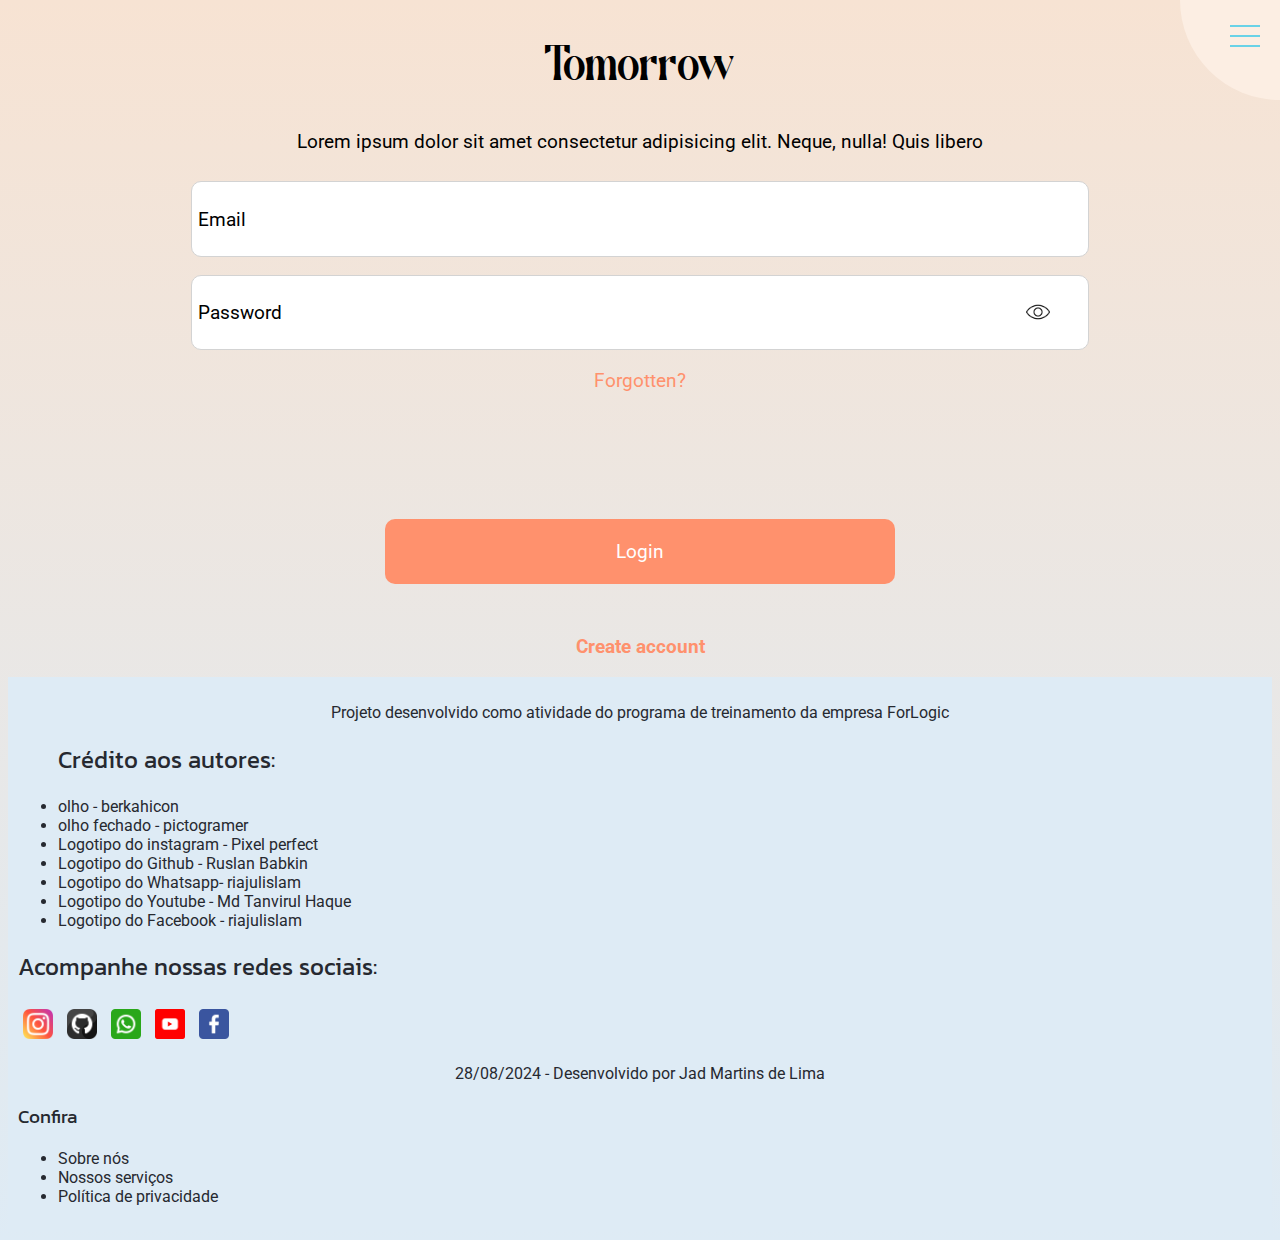
==== index.html @ 77e01f90 "update" ====
<!DOCTYPE html>
<html lang="pt-br">
<head>
    <meta charset="UTF-8">
    <meta name="viewport" content="width=device-width, initial-scale=1.0">
    <title>Faça seu login</title>
    <!--Link do icone do site-->
    <link rel="shortcut icon" href="icon/plantar.png" type="image/x-icon">
    <!--Link do icone do CSS-->
    <link rel="stylesheet" href="style.css">
</head>
<body>
    <header>
    <!--Aqqui haverá um menu-->
    <label>
        <input type="checkbox">
        <span class="menu"> <span class="hamburger"></span> </span>
        <ul>
          <li> <a href="#">Home</a> </li>
          <li> <a href="#">About</a> </li>
          <li> <a href="#">Contact</a> </li>
        </ul>
        </label>
    </header>
    <main>
       
    <h1>Tomorrow</h1>
        <p class="subtitulo">Lorem ipsum dolor sit amet consectetur adipisicing elit. Neque, nulla! Quis libero</p> <br>
    
        
        <div class="bloco"><p>Email</p></div> <br>
        <div class="bloco"> <p>Password</p> <img onclick="esconder()" id="image" src="interface-icons/olho-aberto.png" alt="icone de olho representando a visibilidade da senha" > </div>

        

    <p class="link">Forgotten?</p>
    

    <div class="botao"><p>Login</p></div>
    

    </div>
    <p id="registro">Create account</p>
    </main>
    <footer>

     <p>Projeto desenvolvido como atividade do programa de treinamento da empresa ForLogic</p>
     
    
     <ul>
        <h2>Crédito aos autores:</h2>
            <li><a href="https://www.flaticon.com/br/icones-gratis/olho" title="olho ícones">olho - berkahicon</a></li>
            <li><a href="https://www.flaticon.com/br/icones-gratis/senha-do-olho" title="senha do olho ícones">olho fechado - pictogramer </a>
            </li>
            <li> <a href="https://www.flaticon.com/br/icones-gratis/logotipo-do-instagram" title="logotipo do instagram ícones">Logotipo do instagram - Pixel perfect </a> </li>
            <li><a href="https://www.flaticon.com/br/icones-gratis/github" title="github ícones"> Logotipo do Github - Ruslan Babkin</a></li>
            <li><a href="https://www.flaticon.com/br/icones-gratis/whatsapp" title="whatsapp ícones"> Logotipo do Whatsapp-  riajulislam</a></li>
            <li><a href="https://www.flaticon.com/br/icones-gratis/youtube" title="youtube ícones">Logotipo do Youtube - Md Tanvirul Haque </a></li>
            <li><a href="https://www.flaticon.com/br/icones-gratis/facebook" title="facebook ícones">Logotipo do Facebook - riajulislam </a></li>
           
     </ul>

     <h2>Acompanhe nossas redes sociais:</h2> 
     
        <img src="interface-icons/instagram.png" alt="logo do instagram">
        <img src="interface-icons/github.png" alt="logo do github">
        <img src="interface-icons/whatsapp.png" alt="logo do whatsapp">
        <img src="interface-icons/youtube.png" alt="logo do youtube">
        <img src="interface-icons/facebook.png" alt="logo do facebook">
    
  
    <p>28/08/2024 - Desenvolvido por <a href="">Jad Martins de Lima</a></p>

    <h3>Confira</h3>
<ul>
    <li><a href="">Sobre nós</a></li>
    <li><a href="">Nossos serviços</a></li>
    <li><a href="">Política de privacidade</a></li>
</ul>
    </footer>
    <script>
        function esconder(params){
        
            var img = document.querySelector("#image");
            img.setAttribute('src', 'interface-icons/olho-vermelho.png');
        }
    </script>
</body>
</html>
---- style.css ----
@charset "UTF-8";
@import url('https://fonts.googleapis.com/css2?family=Roboto:ital,wght@0,100;0,300;0,400;0,500;0,700;0,900;1,100;1,300;1,400;1,500;1,700;1,900&display=swap');
@import url('https://fonts.googleapis.com/css2?family=Kanit:ital,wght@0,100;0,200;0,300;0,400;0,500;0,600;0,700;0,800;0,900;1,100;1,200;1,300;1,400;1,500;1,600;1,700;1,800;1,900&display=swap');
@font-face{
    font-family: 'jungle';
    src: url('fonte/Jungle\ Mask.otf');
}

body{
   
    background-image: linear-gradient( to top, #DEEBF5, #F7E3D3);
    background-repeat: no-repeat;
    background-size: cover;
    
    
    
}
label .menu {
    position: absolute;
    right: -100px;
    top: -100px;
    z-index: 100;
    width: 200px;
    height: 200px;
    background: #fceee3;
    border-radius: 50% 50% 50% 50%;
    -webkit-transition: .5s ease-in-out;
    transition: .5s ease-in-out;
    box-shadow: 0 0 0 0 #fceee3, 0 0 0 0 #fceee3;
    cursor: pointer;
    
  }

  
  label .hamburger {
    position: absolute;
    top: 135px;
    left: 50px;
    width: 30px;
    height: 2px;
    background: #69D2e7;
    display: block;
    -webkit-transform-origin: center;
    transform-origin: center;
    -webkit-transition: .5s ease-in-out;
    transition: .5s ease-in-out;
  }
  
  label .hamburger:after, label .hamburger:before {
    -webkit-transition: .5s ease-in-out;
    transition: .5s ease-in-out;
    content: "";
    position: absolute;
    display: block;
    width: 100%;
    height: 100%;
    background: #69d2e7;
  }
  
  label .hamburger:before { top: -10px; }
  
  label .hamburger:after { bottom: -10px; }
  
  label input { display: none; }
  
  label input:checked + .menu {
    box-shadow: 0 0 0 100vw #F7E3D3, 0 0 0 100vh #FFF;
    border-radius: 0;
    
  }
  
  label input:checked + .menu .hamburger {
    -webkit-transform: rotate(45deg);
    transform: rotate(45deg);
    
  }
  
  label input:checked + .menu .hamburger:after {
    -webkit-transform: rotate(90deg);
    transform: rotate(90deg);
    bottom: 0;
    
  }
  
  label input:checked + .menu .hamburger:before {
    -webkit-transform: rotate(90deg);
    transform: rotate(90deg);
    top: 0;
    
  }
  
  label input:checked + .menu + ul { opacity: 1; }
  
  label ul {
    z-index: 200;
    position: absolute;
    top: 50%;
    left: 50%;
    -webkit-transform: translate(-50%, -50%);
    transform: translate(-50%, -50%);
    opacity: 0;
    -webkit-transition: .25s 0s ease-in-out;
    transition: .25s 0s ease-in-out;
  }
  
  label a {
    margin-bottom: 1em;
    display: block;
    color: #262930;
    font-family:  "Roboto",  sans-serif;
    font-size: 1.2;
    text-decoration: none;
    
  }
h1{
    font-family: 'jungle';
    font-weight: 500;
    font-size: 3em;
    text-align: center;
    
    
}
.subtitulo{
    font-family: "Roboto",  sans-serif; 
    font-style: normal;
    font-size: 1.2em;
    margin: 10px;
    
}
.bloco{
    margin: auto;
    background-color: white;
    border: lightgray solid 1px;
    border-radius: 10px;
    padding: 6px;
    position: relative;
    width: 70%;
    
}

.bloco > p{


width: 10vw;
text-align: left;
display: inline-block;

}
.bloco > img{

width: 24px;
position: absolute;
top: 50%;
right: 3%;
transform: translate(-50%, -50%);
}

.link{
    color: #ff916d;
}
.link:hover, #registro:hover{
text-decoration:underline;
transform: translate(-0px, -2px);
transition: transform 0.5s;

}
p{
    font-family: "Roboto", 
    sans-serif; 
    font-size: 1.2em;
    font-style:normal;
    text-align: center;
}
.botao{
   background-color: #ff916d; 
   color:white;
   border-radius: 10px;
   width: 40%;
   padding: 2px;
   margin: auto;
   margin-top: 10%;
   margin-bottom: 4%;
   
}
#registro{
    color: #ff916d;
    font-weight: bolder;
    font-size: 1.2em;
}
footer{
    background-color:#DEEBF5;
    color: #262930;
    padding: 10px;
   
    
    
}
footer > img{
    width: 24px;
}
h2,h3{
    
    font-family: "Kanit", sans-serif;
    font-weight: 400;
    font-style: normal;
    color: #262930;
}

a{
    text-decoration:none;
    color: #262930;
}
a:hover{
    text-decoration: underline;
    
}

ul, footer > p{
    font-size: 1em;
}
li, li > a{
    font-family: "roboto", sans-serif;
    color: #262930;
}
footer > img{
    width: 30px;
    margin: 5px;
}
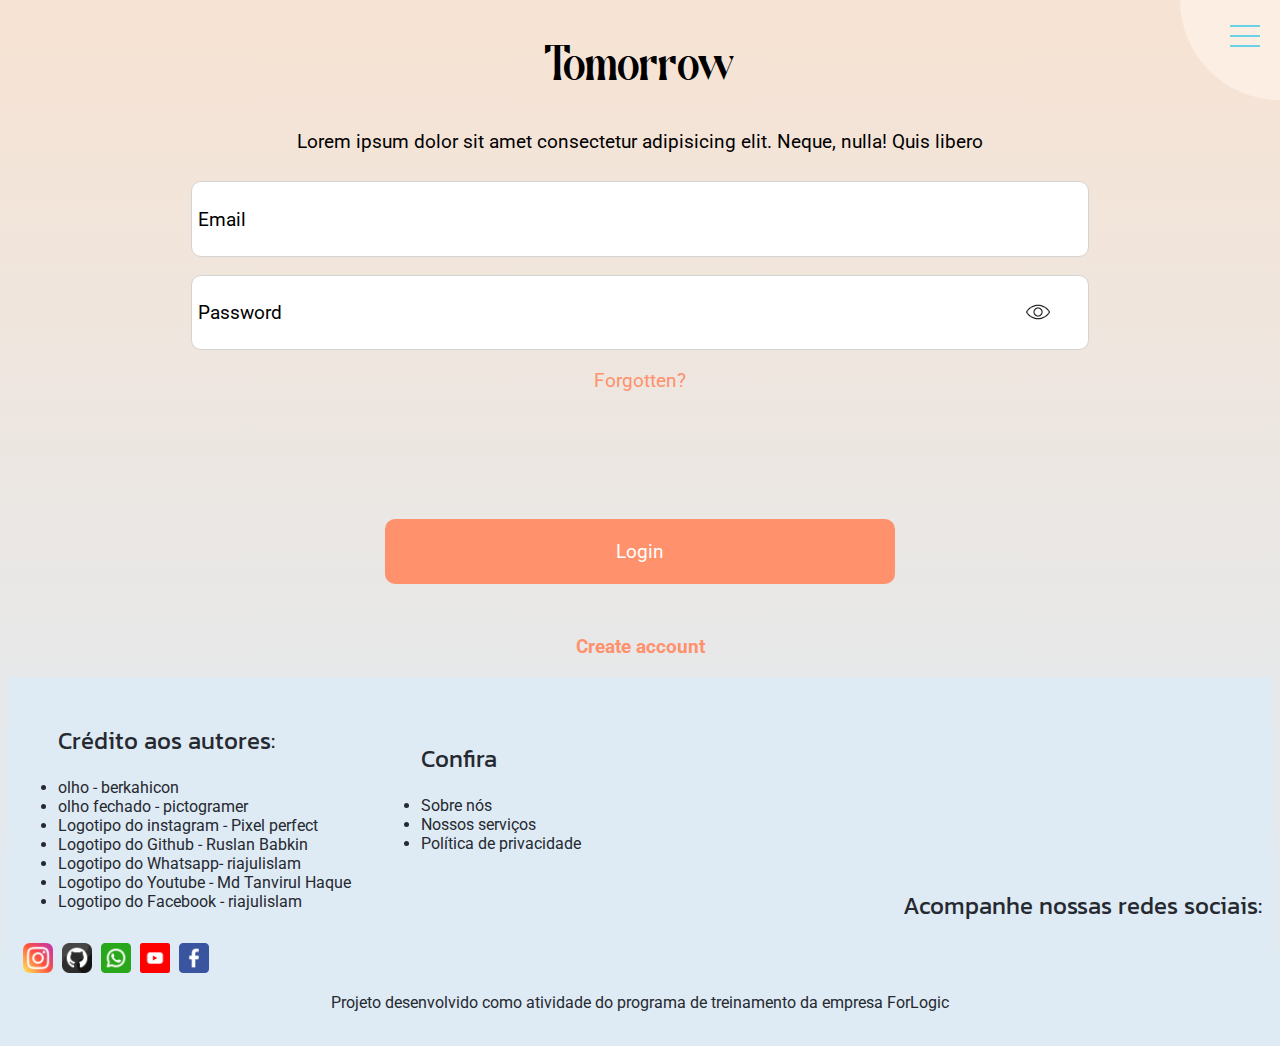
==== commit 29fa92fa: "ajustes footer" ====
--- a/index.html
+++ b/index.html
@@ -8,10 +8,11 @@
     <link rel="shortcut icon" href="icon/plantar.png" type="image/x-icon">
     <!--Link do icone do CSS-->
     <link rel="stylesheet" href="style.css">
+   
 </head>
 <body>
     <header>
-    <!--Aqqui haverá um menu-->
+    <!--menu-->
     <label>
         <input type="checkbox">
         <span class="menu"> <span class="hamburger"></span> </span>
@@ -42,12 +43,11 @@
     </div>
     <p id="registro">Create account</p>
     </main>
+
+
     <footer>
-
-     <p>Projeto desenvolvido como atividade do programa de treinamento da empresa ForLogic</p>
-     
-    
-     <ul>
+        
+     <ul id="referencias">
         <h2>Crédito aos autores:</h2>
             <li><a href="https://www.flaticon.com/br/icones-gratis/olho" title="olho ícones">olho - berkahicon</a></li>
             <li><a href="https://www.flaticon.com/br/icones-gratis/senha-do-olho" title="senha do olho ícones">olho fechado - pictogramer </a>
@@ -59,24 +59,24 @@
             <li><a href="https://www.flaticon.com/br/icones-gratis/facebook" title="facebook ícones">Logotipo do Facebook - riajulislam </a></li>
            
      </ul>
+    <br>
 
-     <h2>Acompanhe nossas redes sociais:</h2> 
-     
-        <img src="interface-icons/instagram.png" alt="logo do instagram">
-        <img src="interface-icons/github.png" alt="logo do github">
-        <img src="interface-icons/whatsapp.png" alt="logo do whatsapp">
-        <img src="interface-icons/youtube.png" alt="logo do youtube">
-        <img src="interface-icons/facebook.png" alt="logo do facebook">
-    
-  
-    <p>28/08/2024 - Desenvolvido por <a href="">Jad Martins de Lima</a></p>
-
-    <h3>Confira</h3>
-<ul>
+<ul id="sobre">
+    <h2>Confira</h2>
     <li><a href="">Sobre nós</a></li>
     <li><a href="">Nossos serviços</a></li>
     <li><a href="">Política de privacidade</a></li>
 </ul>
+<br>
+
+<h2 id="redes">Acompanhe nossas redes sociais:</h2> 
+     
+<img src="interface-icons/instagram.png" alt="logo do instagram">
+<img src="interface-icons/github.png" alt="logo do github">
+<img src="interface-icons/whatsapp.png" alt="logo do whatsapp">
+<img src="interface-icons/youtube.png" alt="logo do youtube">
+<img src="interface-icons/facebook.png" alt="logo do facebook">
+<p>Projeto desenvolvido como atividade do programa de treinamento da empresa ForLogic</p>
     </footer>
     <script>
         function esconder(params){
--- a/style.css
+++ b/style.css
@@ -1,6 +1,7 @@
 @charset "UTF-8";
 @import url('https://fonts.googleapis.com/css2?family=Roboto:ital,wght@0,100;0,300;0,400;0,500;0,700;0,900;1,100;1,300;1,400;1,500;1,700;1,900&display=swap');
 @import url('https://fonts.googleapis.com/css2?family=Kanit:ital,wght@0,100;0,200;0,300;0,400;0,500;0,600;0,700;0,800;0,900;1,100;1,200;1,300;1,400;1,500;1,600;1,700;1,800;1,900&display=swap');
+
 @font-face{
     font-family: 'jungle';
     src: url('fonte/Jungle\ Mask.otf');
@@ -190,10 +191,7 @@
 footer{
     background-color:#DEEBF5;
     color: #262930;
-    padding: 10px;
-   
-    
-    
+    padding: 10px; 
 }
 footer > img{
     width: 24px;
@@ -214,6 +212,10 @@
     text-decoration: underline;
     
 }
+ul#referencias{
+    float: left;
+    margin-right: 30px;
+}
 
 ul, footer > p{
     font-size: 1em;
@@ -224,8 +226,18 @@
 }
 footer > img{
     width: 30px;
-    margin: 5px;
-}
-
-
-
+    margin-left: 5px;
+    
+}
+#sobre{
+display:inline-block;
+
+}
+#redes{
+display: flex;
+justify-content: right;
+}
+
+
+
+
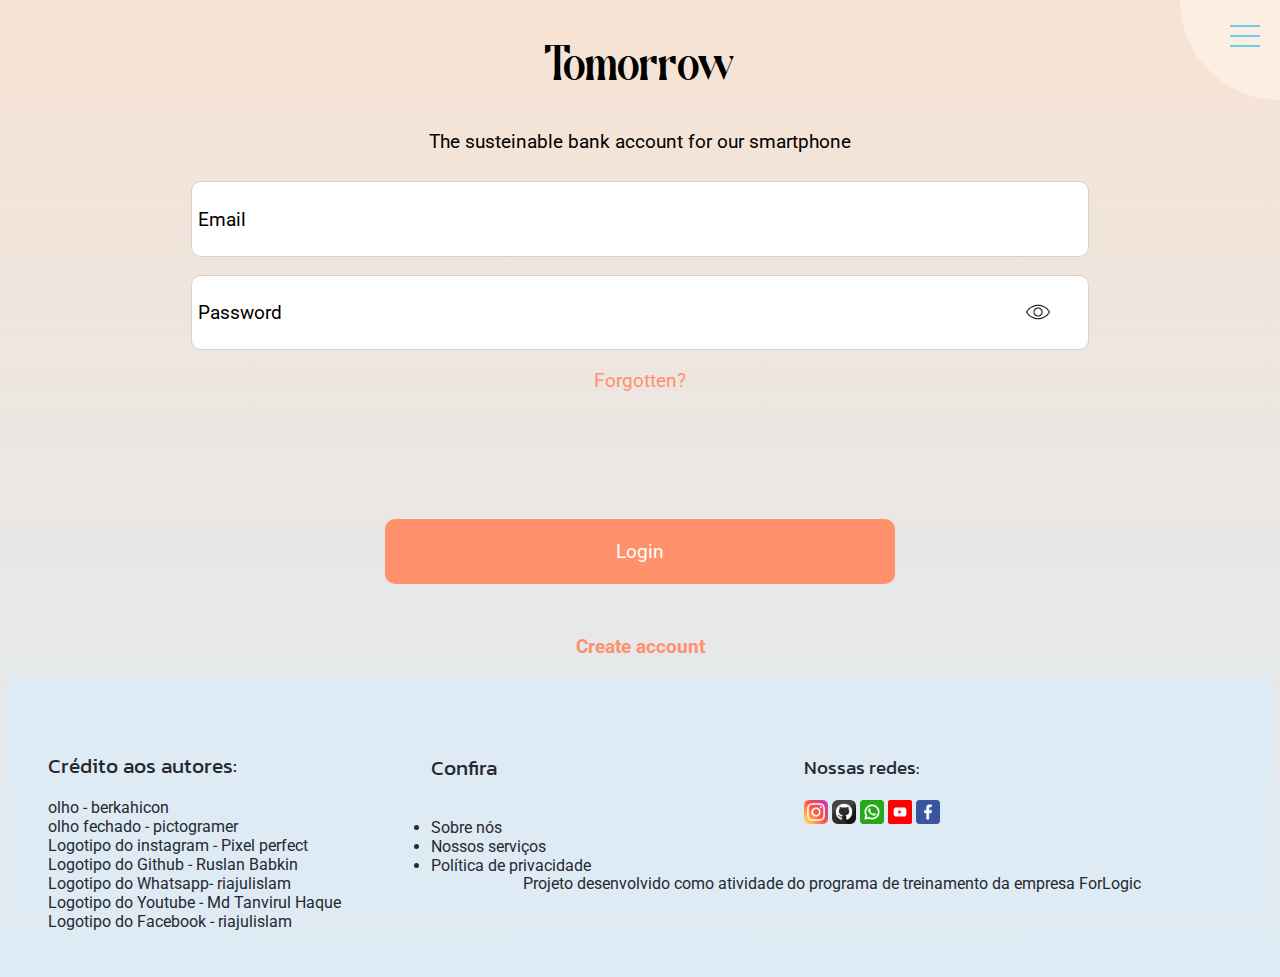
==== commit 2a65cd09: "intro modificada" ====
--- a/index.html
+++ b/index.html
@@ -26,7 +26,7 @@
     <main>
        
     <h1>Tomorrow</h1>
-        <p class="subtitulo">Lorem ipsum dolor sit amet consectetur adipisicing elit. Neque, nulla! Quis libero</p> <br>
+        <p class="subtitulo">The susteinable bank account for our smartphone</p> <br>
     
         
         <div class="bloco"><p>Email</p></div> <br>
@@ -63,20 +63,23 @@
 
 <ul id="sobre">
     <h2>Confira</h2>
+    <br>
     <li><a href="">Sobre nós</a></li>
     <li><a href="">Nossos serviços</a></li>
     <li><a href="">Política de privacidade</a></li>
 </ul>
-<br>
 
-<h2 id="redes">Acompanhe nossas redes sociais:</h2> 
-     
-<img src="interface-icons/instagram.png" alt="logo do instagram">
-<img src="interface-icons/github.png" alt="logo do github">
-<img src="interface-icons/whatsapp.png" alt="logo do whatsapp">
-<img src="interface-icons/youtube.png" alt="logo do youtube">
-<img src="interface-icons/facebook.png" alt="logo do facebook">
+<div class="redes">
+<h3>Nossas redes:</h3>
+<img src="interface-icons/instagram.png" alt="Logotipo Instagram">
+<img src="interface-icons/github.png" alt="Logotipo Github">
+<img src="interface-icons/whatsapp.png" alt="Logotipo Whatsapp">
+<img src="interface-icons/youtube.png" alt="Logotipo youtube">
+<img src="interface-icons/facebook.png" alt="Logotipo facebook">
+</div>
+
 <p>Projeto desenvolvido como atividade do programa de treinamento da empresa ForLogic</p>
+
     </footer>
     <script>
         function esconder(params){
--- a/style.css
+++ b/style.css
@@ -12,6 +12,7 @@
     background-image: linear-gradient( to top, #DEEBF5, #F7E3D3);
     background-repeat: no-repeat;
     background-size: cover;
+    overflow-x: hidden;
     
     
     
@@ -134,6 +135,7 @@
     border: lightgray solid 1px;
     border-radius: 10px;
     padding: 6px;
+    height: 3%;
     position: relative;
     width: 70%;
     
@@ -183,6 +185,9 @@
    margin-bottom: 4%;
    
 }
+h2{
+  font-size: 1.3em;
+}
 #registro{
     color: #ff916d;
     font-weight: bolder;
@@ -193,9 +198,7 @@
     color: #262930;
     padding: 10px; 
 }
-footer > img{
-    width: 24px;
-}
+
 h2,h3{
     
     font-family: "Kanit", sans-serif;
@@ -215,7 +218,13 @@
 ul#referencias{
     float: left;
     margin-right: 30px;
-}
+    list-style: none;
+  
+}
+ul{
+  padding: 30px;
+}
+
 
 ul, footer > p{
     font-size: 1em;
@@ -224,20 +233,30 @@
     font-family: "roboto", sans-serif;
     color: #262930;
 }
-footer > img{
-    width: 30px;
-    margin-left: 5px;
-    
-}
 #sobre{
 display:inline-block;
-
-}
-#redes{
-display: flex;
-justify-content: right;
-}
-
-
-
-
+margin: auto;
+position: absolute;
+}
+.redes > img
+{
+  width: 24px;
+  margin: auto;
+  display: inline-block;
+}
+.redes{
+  position: relative;
+  display: inline-block;
+  left: 30%;
+  margin: 30px;
+}
+footer >p{
+
+
+  
+  
+}
+
+
+
+
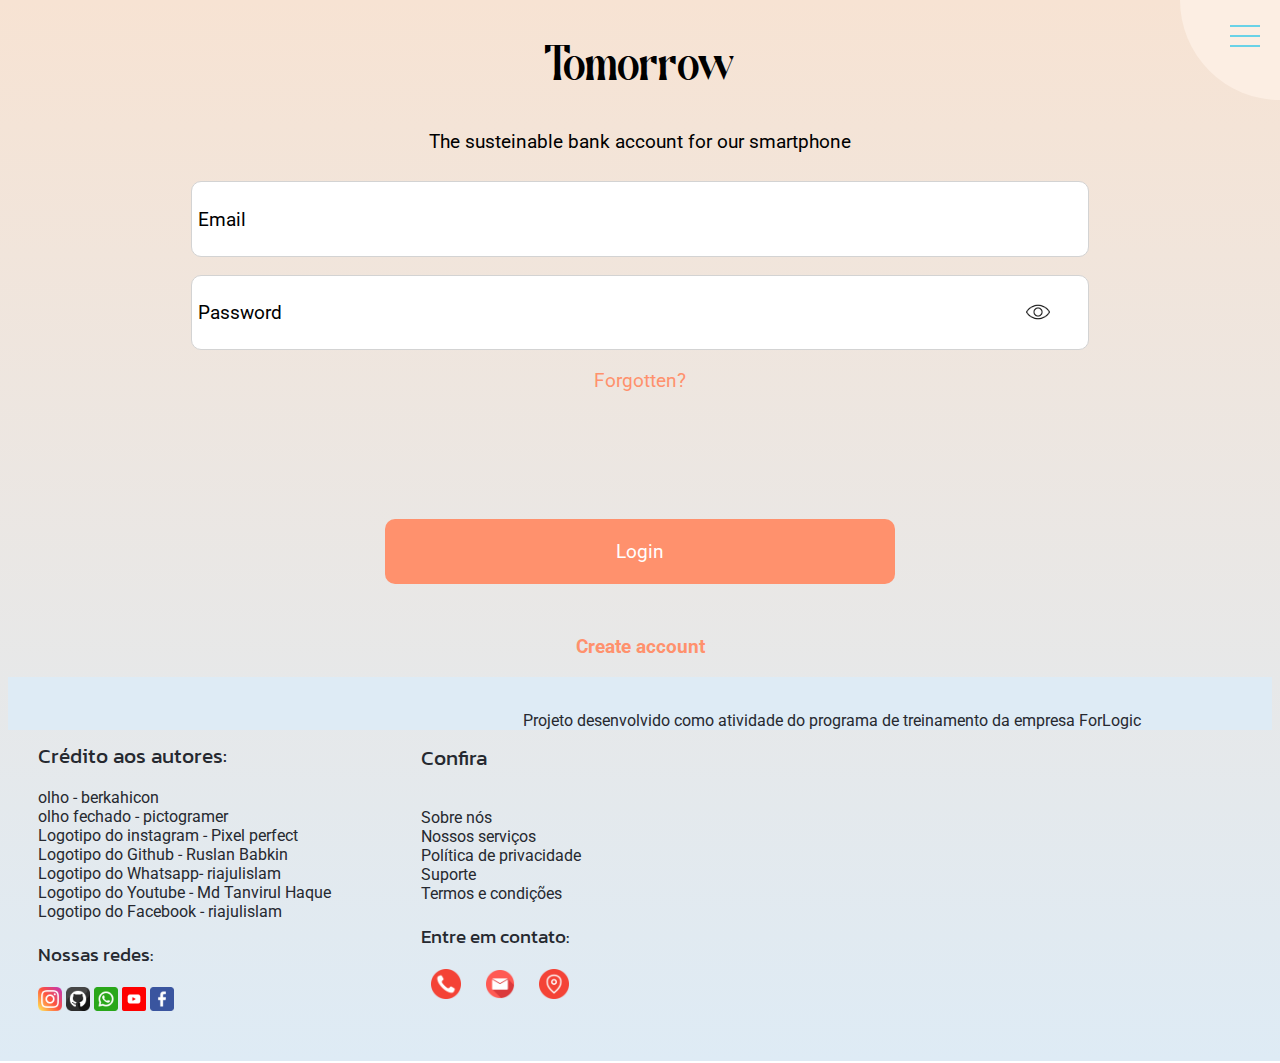
==== commit 558a13b3: "organização do corpo do footer" ====
--- a/index.html
+++ b/index.html
@@ -45,7 +45,7 @@
     </main>
 
 
-    <footer>
+ <footer>
         
      <ul id="referencias">
         <h2>Crédito aos autores:</h2>
@@ -57,6 +57,16 @@
             <li><a href="https://www.flaticon.com/br/icones-gratis/whatsapp" title="whatsapp ícones"> Logotipo do Whatsapp-  riajulislam</a></li>
             <li><a href="https://www.flaticon.com/br/icones-gratis/youtube" title="youtube ícones">Logotipo do Youtube - Md Tanvirul Haque </a></li>
             <li><a href="https://www.flaticon.com/br/icones-gratis/facebook" title="facebook ícones">Logotipo do Facebook - riajulislam </a></li>
+            
+            <div class="redes">
+                <h3>Nossas redes:</h3>
+                <img src="interface-icons/instagram.png" alt="Logotipo Instagram">
+                <img src="interface-icons/github.png" alt="Logotipo Github">
+                <img src="interface-icons/whatsapp.png" alt="Logotipo Whatsapp">
+                <img src="interface-icons/youtube.png" alt="Logotipo youtube">
+                <img src="interface-icons/facebook.png" alt="Logotipo facebook">
+                
+                </div>
            
      </ul>
     <br>
@@ -67,18 +77,17 @@
     <li><a href="">Sobre nós</a></li>
     <li><a href="">Nossos serviços</a></li>
     <li><a href="">Política de privacidade</a></li>
+    <li><a href="">Suporte</a></li>
+    <li><a href="">Termos e condições</a></li>
+
+    <div class="contato"> 
+    <h3>Entre em contato:</h3>
+    <img src="interface-icons/telefone.png" alt="">
+    <img src="interface-icons/correspondencia.png" alt="">
+    <img src="interface-icons/localizacao.png" alt="">
+</div>
 </ul>
-
-<div class="redes">
-<h3>Nossas redes:</h3>
-<img src="interface-icons/instagram.png" alt="Logotipo Instagram">
-<img src="interface-icons/github.png" alt="Logotipo Github">
-<img src="interface-icons/whatsapp.png" alt="Logotipo Whatsapp">
-<img src="interface-icons/youtube.png" alt="Logotipo youtube">
-<img src="interface-icons/facebook.png" alt="Logotipo facebook">
-</div>
-
-<p>Projeto desenvolvido como atividade do programa de treinamento da empresa ForLogic</p>
+<p id="rodape">Projeto desenvolvido como atividade do programa de treinamento da empresa ForLogic</p>
 
     </footer>
     <script>
--- a/style.css
+++ b/style.css
@@ -196,7 +196,7 @@
 footer{
     background-color:#DEEBF5;
     color: #262930;
-    padding: 10px; 
+    
 }
 
 h2,h3{
@@ -221,6 +221,7 @@
     list-style: none;
   
 }
+
 ul{
   padding: 30px;
 }
@@ -237,6 +238,7 @@
 display:inline-block;
 margin: auto;
 position: absolute;
+list-style: none;
 }
 .redes > img
 {
@@ -245,18 +247,38 @@
   display: inline-block;
 }
 .redes{
-  position: relative;
+  float: left;
+  margin-right: 30px;
+}
+footer > p #rodape{
+margin: auto;
+height: 40px;
+color: #fceee3;
+background-color: #262930;
+width: 100%;
+left: -10px;
+display: flex;
+flex-direction: column;
+justify-content: space-between;
+}
+.redes > p{
   display: inline-block;
-  left: 30%;
-  margin: 30px;
-}
-footer >p{
-
-
-  
-  
-}
-
-
-
-
+  font-size: 1em;
+  padding: 10px;
+  position:absolute
+}
+
+.contato > img{
+margin: 0px 10px 0px 10px;
+width: 30px;
+}
+.contato{
+  
+  margin: auto;
+  margin-bottom: 30px;
+}
+
+
+
+
+
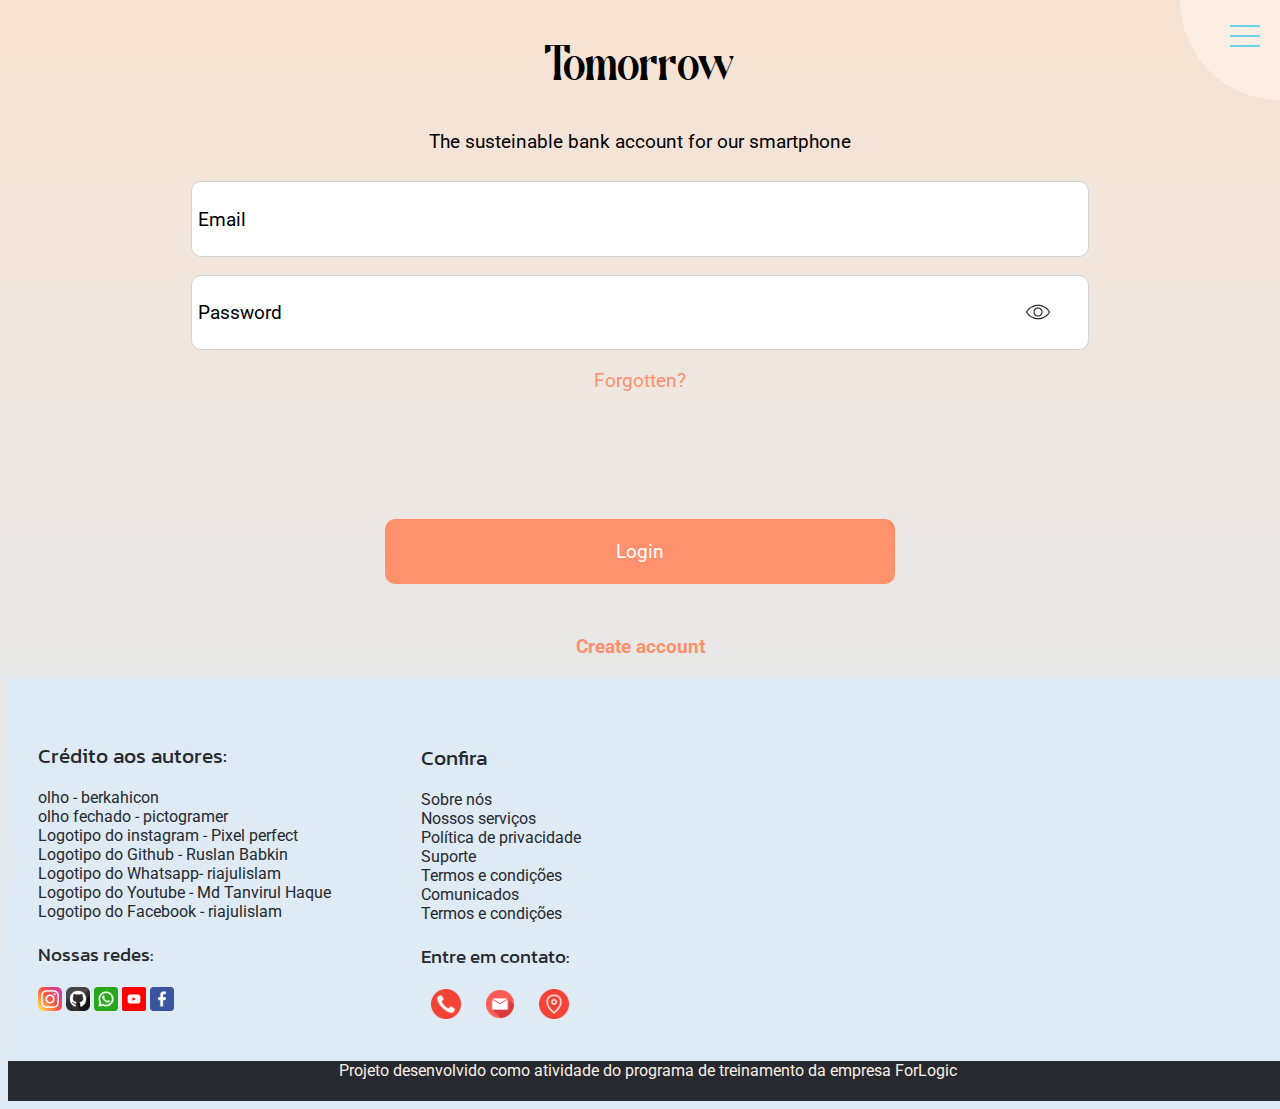
==== commit 88edb5a3: "width do footer a ajustar" ====
--- a/index.html
+++ b/index.html
@@ -69,15 +69,17 @@
                 </div>
            
      </ul>
-    <br>
-
+    
+<br>
 <ul id="sobre">
     <h2>Confira</h2>
-    <br>
+    
     <li><a href="">Sobre nós</a></li>
     <li><a href="">Nossos serviços</a></li>
     <li><a href="">Política de privacidade</a></li>
     <li><a href="">Suporte</a></li>
+    <li><a href="">Termos e condições</a></li>
+    <li><a href="">Comunicados</a></li>
     <li><a href="">Termos e condições</a></li>
 
     <div class="contato"> 
--- a/style.css
+++ b/style.css
@@ -196,6 +196,7 @@
 footer{
     background-color:#DEEBF5;
     color: #262930;
+    width: 100vw;
     
 }
 
@@ -239,6 +240,8 @@
 margin: auto;
 position: absolute;
 list-style: none;
+
+
 }
 .redes > img
 {
@@ -249,8 +252,9 @@
 .redes{
   float: left;
   margin-right: 30px;
-}
-footer > p #rodape{
+  width: 50vvw;
+}
+footer #rodape{
 margin: auto;
 height: 40px;
 color: #fceee3;
@@ -275,10 +279,10 @@
 .contato{
   
   margin: auto;
-  margin-bottom: 30px;
-}
-
-
-
-
-
+ 
+}
+
+
+
+
+
